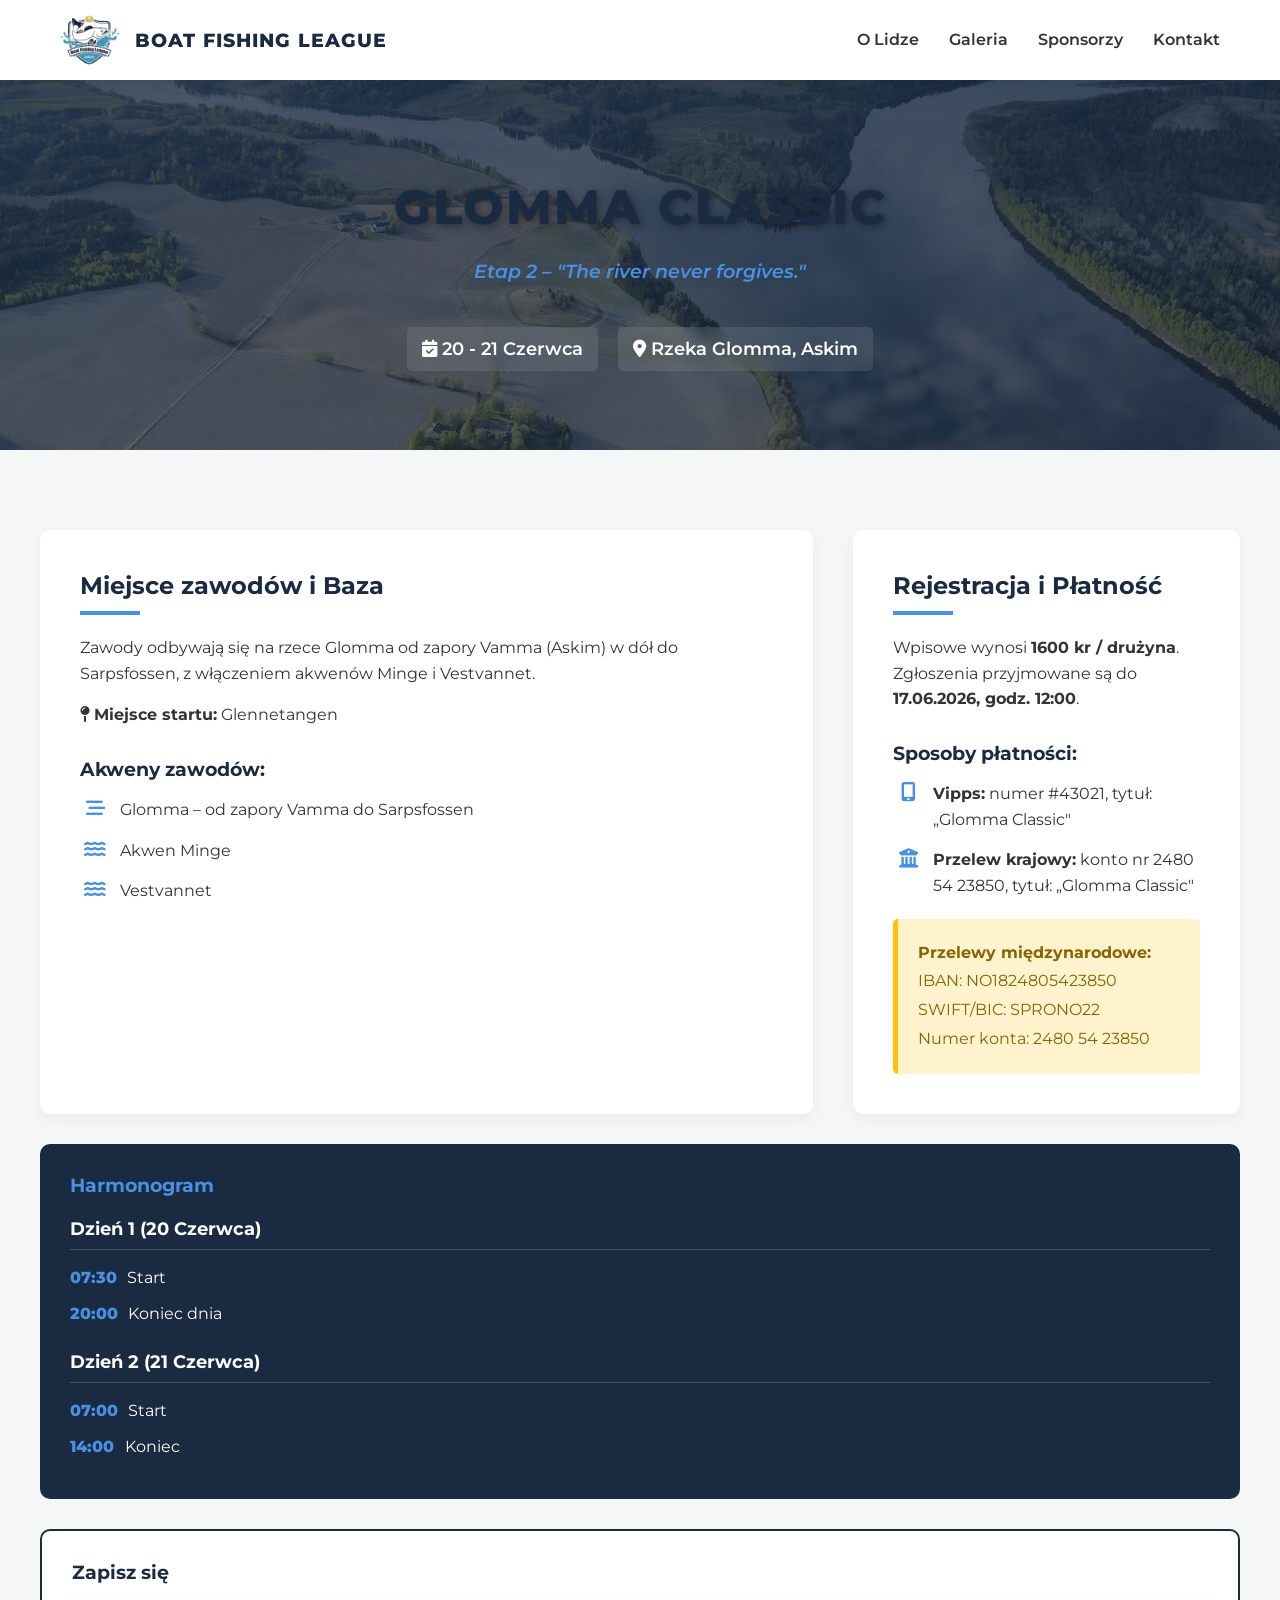
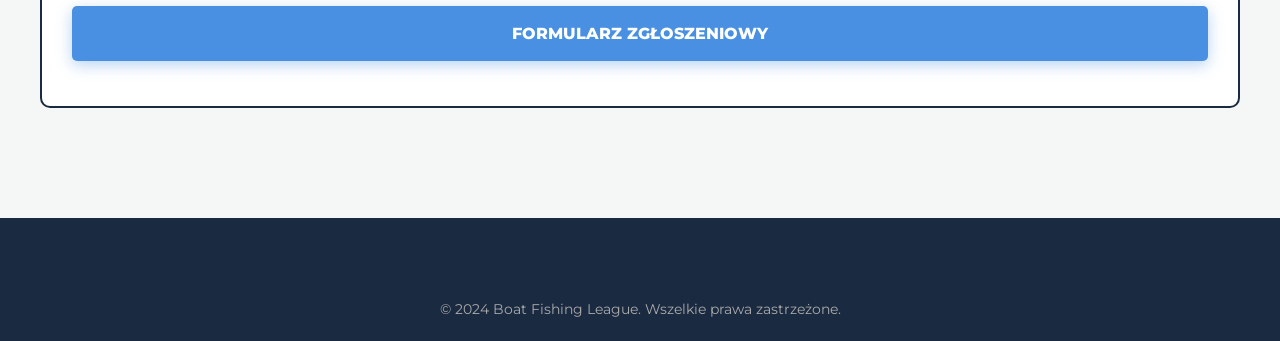
==== tournaments/glomma_classic_2.html @ a8cd2102 "Add sponsors, glomma, multiple small fixes" ====
<!doctype html>
<html lang="pl">
  <head>
    <meta charset="UTF-8" />
    <meta name="viewport" content="width=device-width, initial-scale=1.0" />
    <title>Glomma Classic – Etap 2 | Boat Fishing League</title>
    <link rel="icon" type="image/webp" href="../media/bfl_logo.pdf-logo.webp" />
    <!-- Main styles from root -->
    <link rel="stylesheet" href="../style.css" />
    <!-- Specific tournament styles -->
    <link rel="stylesheet" href="tournament_style.css" />
    <link
      href="https://fonts.googleapis.com/css2?family=Montserrat:wght@400;600;800&display=swap"
      rel="stylesheet"
    />
    <link
      rel="stylesheet"
      href="https://cdnjs.cloudflare.com/ajax/libs/font-awesome/6.4.0/css/all.min.css"
    />
    <style>
      .event-hero {
        background:
          linear-gradient(rgba(26, 42, 64, 0.8), rgba(26, 42, 64, 0.6)),
          url('../media/glomma/glomma.jpg') center/cover no-repeat;
      }
    </style>
  </head>
  <body class="bg-light">
    <header class="navbar">
      <div class="container nav-container">
        <a href="../index.html" class="logo">
          <img
            src="../media/bfl_logo.pdf-logo.webp"
            alt="Boat Fishing League Logo"
          />
          <span class="logo-text">Boat Fishing League</span>
        </a>
        <nav class="nav-links">
          <a href="../index.html#o-nas">O Lidze</a>
          <a href="../index.html#galeria">Galeria</a>
          <a href="../index.html#sponsorzy">Sponsorzy</a>
          <a href="../index.html#kontakt">Kontakt</a>
        </nav>
      </div>
    </header>

    <section class="hero event-hero">
      <div class="hero-content">
        <h1>Glomma Classic</h1>
        <p class="event-subtitle">Etap 2 – "The river never forgives."</p>
        <div class="event-meta">
          <span><i class="fas fa-calendar-check"></i> 20 - 21 Czerwca</span>
          <span><i class="fas fa-map-marker-alt"></i> Rzeka Glomma, Askim</span>
        </div>
      </div>
    </section>

    <section class="section-padding container">
      <div class="event-layout">
        <!-- <div class="event-main-content">
          <div class="content-box">
            <h2>O łowisku</h2>
            <div class="divider"></div>
            <p>
              <strong>Glomma</strong> to najdłuższa rzeka Norwegii, przepływająca
              przez region Østfold. Zawody rozgrywane są na odcinku od zapory
              <strong>Vamma</strong> koło Askim, w dół rzeki aż do
              <strong>Sarpsfossen</strong>, a także na akwenach
              <strong>Minge</strong> i <strong>Vestvannet</strong>. To wymagające
              i zróżnicowane łowisko, gdzie dynamiczny nurt rzeki łączy się ze
              spokojniejszymi wodami stojącymi.
            </p>
            <h3>Charakterystyka:</h3>
            <ul class="feature-list">
              <li>
                <i class="fas fa-water"></i>
                <div>
                  <strong>Zróżnicowany teren:</strong> odcinek rzeczny z wyraźnym
                  nurtem, cofki, zatoki oraz spokojniejsze akweny Minge i Vestvannet.
                </div>
              </li>
              <li>
                <i class="fas fa-ruler-vertical"></i>
                <div>
                  <strong>Struktura dna:</strong> głębsze partie koryta rzeki,
                  spady, kamieniste bystrza oraz muliste zatoki.
                </div>
              </li>
              <li>
                <i class="fas fa-fish"></i>
                <div>
                  <strong>Gatunki docelowe:</strong> szczupak i okoń – klasyczne
                  gatunki łowiska rzeki Glomma.
                </div>
              </li>
            </ul>
          </div> -->

          <div class="content-box">
            <h2>Miejsce zawodów i Baza</h2>
            <div class="divider"></div>
            <p>
              Zawody odbywają się na rzece Glomma od zapory Vamma (Askim) w dół
              do Sarpsfossen, z włączeniem akwenów Minge i Vestvannet.
            </p>
            <p>
              <i class="fas fa-map-pin"></i> <strong>Miejsce startu:</strong>
              Glennetangen
            </p>
            <h3>Akweny zawodów:</h3>
            <ul class="feature-list">
              <li><i class="fas fa-stream"></i> Glomma – od zapory Vamma do Sarpsfossen</li>
              <li><i class="fas fa-water"></i> Akwen Minge</li>
              <li><i class="fas fa-water"></i> Vestvannet</li>
            </ul>
          </div>

          <div class="content-box">
            <h2>Rejestracja i Płatność</h2>
            <div class="divider"></div>
            <p>
              Wpisowe wynosi <strong>1600 kr / drużyna</strong>. Zgłoszenia
              przyjmowane są do <strong>17.06.2026, godz. 12:00</strong>.
            </p>
            <h3>Sposoby płatności:</h3>
            <ul class="feature-list">
              <li>
                <i class="fas fa-mobile-alt"></i>
                <div>
                  <strong>Vipps:</strong> numer #43021, tytuł: „Glomma Classic"
                </div>
              </li>
              <li>
                <i class="fas fa-university"></i>
                <div>
                  <strong>Przelew krajowy:</strong> konto nr 2480 54 23850,
                  tytuł: „Glomma Classic"
                </div>
              </li>
            </ul>
            <div class="alert-box">
              <strong>Przelewy międzynarodowe:</strong><br />
              IBAN: NO1824805423850<br />
              SWIFT/BIC: SPRONO22<br />
              Numer konta: 2480 54 23850
            </div>
          </div>
        </div>

        <div class="event-sidebar">
          <div class="sidebar-widget schedule-widget">
            <h3>Harmonogram</h3>
            <div class="day-schedule">
              <h4>Dzień 1 (20 Czerwca)</h4>
              <ul>
                <li><span>07:30</span> Start</li>
                <li><span>20:00</span> Koniec dnia</li>
              </ul>
            </div>
            <div class="day-schedule">
              <h4>Dzień 2 (21 Czerwca)</h4>
              <ul>
                <li><span>07:00</span> Start</li>
                <li><span>14:00</span> Koniec</li>
              </ul>
            </div>
          </div>

          <div class="sidebar-widget action-widget" id="zapisy">
            <h3>Zapisz się</h3>
            <a
              href="https://docs.google.com/forms/d/e/1FAIpQLSder_FOKNThQyr4QIKnO6s2ft3TiUMRbDiPs8u7T-u5jsltkA/viewform?usp=preview"
              target="_blank"
              class="btn-primary-large full-width"
              >Formularz zgłoszeniowy</a
            >
          </div>
        </div>
      </div>
    </section>

    <footer class="footer">
      <div class="container footer-bottom" style="border-top: none">
        <p>&copy; 2024 Boat Fishing League. Wszelkie prawa zastrzeżone.</p>
      </div>
    </footer>
  </body>
</html>
---- style.css ----
/* --- ZMIENNE I REASET --- */
:root {
  /* Kolory na podstawie logo */
  --primary-color: #1a2a40; /* Ciemny granat */
  --secondary-color: #4a90e2; /* Jasny niebieski/woda */
  --text-color: #333333;
  --text-light: #666666;
  --bg-light: #f4f7f6;
  --white: #ffffff;
  --transition: all 0.3s ease-in-out;
}

* {
  margin: 0;
  padding: 0;
  box-sizing: border-box;
}

body {
  font-family: 'Montserrat', sans-serif;
  color: var(--text-color);
  line-height: 1.6;
}

h1,
h2,
h3,
h4 {
  line-height: 1.3;
  color: var(--primary-color);
  margin-bottom: 15px;
}

p {
  margin-bottom: 1rem;
}

p:last-child,
ul:last-child {
  margin-bottom: 0;
}

a {
  text-decoration: none;
  color: inherit;
}

ul {
  list-style: none;
}

.container {
  max-width: 1200px;
  margin: 0 auto;
  padding: 0 20px;
}

.section-padding {
  padding: 80px 0;
}

.bg-light {
  background-color: var(--bg-light);
}

/* --- NAGŁÓWEK (NAVBAR) --- */
.navbar {
  background-color: var(--white);
  box-shadow: 0 2px 10px rgba(0, 0, 0, 0.1);
  position: fixed;
  width: 100%;
  top: 0;
  z-index: 1000;
}

.nav-container {
  display: flex;
  justify-content: space-between;
  align-items: center;
  height: 80px;
}

.logo img {
  height: 60px;
  display: block;
}

.logo {
  display: flex;
  align-items: center;
  gap: 15px; /* Odstęp między obrazkiem a tekstem */
}

.logo-text {
  font-size: 1.2rem;
  font-weight: 800;
  color: var(--primary-color);
  text-transform: uppercase;
  letter-spacing: 1px;
}

.nav-links {
  display: flex;
  align-items: center;
  gap: 30px;
  font-weight: 600;
}

.nav-links a:not(.btn-primary) {
  transition: var(--transition);
}

.nav-links a:not(.btn-primary):hover {
  color: var(--secondary-color);
}

/* --- PRZYCISKI --- */
.btn-primary {
  background-color: var(--primary-color);
  color: var(--white);
  padding: 10px 24px;
  border-radius: 5px;
  transition: var(--transition);
}

.btn-primary:hover {
  background-color: var(--secondary-color);
  color: var(--white);
}

.btn-secondary {
  background-color: transparent;
  color: var(--white);
  padding: 12px 30px;
  border: 2px solid var(--white);
  border-radius: 5px;
  font-size: 1.1rem;
  font-weight: 600;
  transition: var(--transition);
}

.btn-secondary:hover {
  background-color: var(--white);
  color: var(--primary-color);
}

/* --- SEKCJA HERO --- */
.hero {
  min-height: 100vh;
  padding-top: 80px;
  margin-top: 0;
  /* Wykorzystanie zdjęcia startujących łodzi z przyciemnieniem dla czytelności tekstu */
  background:
    linear-gradient(rgba(26, 42, 64, 0.7), rgba(26, 42, 64, 0.4)),
    url('./media/cropped-dsc_0003.webp') center/cover no-repeat;
  display: flex;
  align-items: center;
  justify-content: center;
  text-align: center;
  color: var(--white);
  position: relative;
}

.hero-content {
  max-width: 800px;
  padding: 0 20px;
}

.hero-content h1 {
  font-size: 3rem;
  font-weight: 800;
  margin-bottom: 20px;
  text-transform: uppercase;
  letter-spacing: 2px;
  line-height: 1.2;
  text-shadow: 2px 2px 8px rgba(0, 0, 0, 0.4);
}

.hero-content p {
  font-size: 1.2rem;
  margin-bottom: 40px;
}

/* --- SEKCJA SOCIALI W HERO --- */
.hero-socials {
  position: absolute;
  bottom: 40px; /* Odstęp od dolnej krawędzi ekranu */
  left: 50%;
  transform: translateX(-50%); /* Idealne wyśrodkowanie w poziomie */

  display: flex;
  align-items: center;
  gap: 15px;

  padding: 10px 15px 10px 30px;
  background: rgba(26, 42, 64, 0.6); /* Przezroczyste granatowe tło */
  border: 1px solid rgba(255, 255, 255, 0.2); /* Delikatna ramka */
  border-radius: 50px; /* Zaokrąglenie w kształt "pigułki" */
  backdrop-filter: blur(5px); /* Efekt szkła (rozmycie tła) */
  color: var(--white);
  z-index: 2;
}

.hero-socials span {
  font-size: 0.85rem;
  font-weight: 600;
  text-transform: uppercase;
  letter-spacing: 1px;
  margin-right: 10px;
}

/* Style okrągłych przycisków z ikonami */
.hero-socials a {
  display: flex;
  align-items: center;
  justify-content: center;
  width: 40px;
  height: 40px;
  border-radius: 50%;
  background-color: rgba(255, 255, 255, 0.1);
  color: var(--white);
  font-size: 1.1rem;
  transition: var(--transition);
}

.hero-socials a:hover {
  background-color: var(
    --secondary-color
  ); /* Zmiana koloru na niebieski przy najechaniu */
  transform: translateY(-3px); /* Lekkie uniesienie */
  box-shadow: 0 5px 15px rgba(0, 0, 0, 0.3);
}

/* Dostosowanie na urządzeniach mobilnych */
@media (max-width: 768px) {
  .hero-socials {
    bottom: 20px;
    padding: 8px 12px 8px 20px;
  }

  .hero-socials span {
    font-size: 0.75rem;
  }

  .hero-socials a {
    width: 35px;
    height: 35px;
    font-size: 1rem;
  }
}

.next-event-badge {
  display: inline-flex;
  align-items: center;
  gap: 10px;
  background: var(--secondary-color);
  color: var(--white);
  padding: 8px 20px;
  border-radius: 50px;
  font-size: 0.9rem;
  margin-bottom: 25px;
  animation: fadeInDown 0.8s ease-out;

  text-decoration: none;
  transition: var(--transition);
  box-shadow: 0 4px 10px rgba(74, 144, 226, 0.3);
}

.next-event-badge:hover {
  background-color: var(--white);
  color: var(--primary-color);
  transform: translateY(-2px);
  box-shadow: 0 6px 15px rgba(74, 144, 226, 0.5);
}

.hero-btns {
  display: flex;
  gap: 20px;
  justify-content: center;
  margin-top: 30px;
}

.btn-primary-large {
  background-color: var(--secondary-color);
  color: var(--white);
  padding: 15px 35px;
  border-radius: 5px;
  font-weight: 800;
  text-transform: uppercase;
  transition: var(--transition);
  box-shadow: 0 4px 15px rgba(74, 144, 226, 0.4);
}

.btn-primary-large:hover {
  transform: translateY(-3px);
  background-color: var(--white);
  color: var(--primary-color);
}

/* --- SEKCJA LISTY ZAWODÓW --- */
.events-grid {
  display: flex;
  flex-direction: column;
  gap: 15px;
  max-width: 900px;
  margin: 0 auto;
}

.event-card {
  display: flex;
  align-items: center;
  background: var(--white);
  padding: 20px;
  border-radius: 10px;
  box-shadow: 0 5px 15px rgba(0, 0, 0, 0.05);
  border-left: 5px solid #ccc;
  transition: var(--transition);
}

.event-card.highlight {
  border-left-color: var(--secondary-color);
  background: #f0f7ff;
}

.event-date {
  font-weight: 800;
  font-size: 1.5rem;
  line-height: 1;
  text-align: center;
  min-width: 80px;
  color: var(--primary-color);
}

.event-date span {
  display: block;
  font-size: 0.8rem;
  color: var(--text-light);
}

.event-info {
  flex: 1;
  padding: 0 30px;
}

.event-info h3 {
  margin-bottom: 5px;
  color: var(--primary-color);
}

.event-info p {
  font-size: 0.9rem;
  color: var(--text-light);
}

.status {
  display: inline-block;
  font-size: 0.75rem;
  font-weight: 700;
  text-transform: uppercase;
  color: var(--secondary-color);
  margin-top: 5px;
}

.btn-event {
  padding: 10px 20px;
  border: 2px solid var(--primary-color);
  border-radius: 5px;
  font-weight: 600;
  transition: var(--transition);
}

.btn-event:hover:not(.disabled) {
  background: var(--primary-color);
  color: var(--white);
}

.btn-event.disabled {
  border-color: #ccc;
  color: #ccc;
  cursor: not-allowed;
}

/* Animacja dla Badge */
@keyframes fadeInDown {
  from {
    opacity: 0;
    transform: translateY(-20px);
  }
  to {
    opacity: 1;
    transform: translateY(0);
  }
}

/* --- SEKCJA O NAS --- */
.about {
  display: flex;
  align-items: center;
  gap: 50px;
}

.about-text {
  flex: 1;
}

.about-text h2 {
  font-size: 2.5rem;
  color: var(--primary-color);
  margin-bottom: 10px;
}

.divider {
  height: 4px;
  width: 60px;
  background-color: var(--secondary-color);
  margin-bottom: 20px;
}

.divider.center {
  margin: 0 auto 20px auto;
}

.about-text p {
  color: var(--text-light);
  margin-bottom: 15px;
  font-size: 1.1rem;
}

.about-image {
  flex: 1;
}

.about-image img {
  width: 100%;
  border-radius: 10px;
  box-shadow: 0 10px 30px rgba(0, 0, 0, 0.15);
}

/* --- GALERIA --- */
.section-header {
  text-align: center;
  margin-bottom: 50px;
}

.section-header h2 {
  font-size: 2.5rem;
  color: var(--primary-color);
  margin-bottom: 10px;
}

.gallery-grid {
  display: grid;
  grid-template-columns: repeat(auto-fit, minmax(280px, 1fr));
  gap: 20px;
}

.gallery-img {
  width: 100%;
  height: 300px;
  object-fit: cover;
  border-radius: 8px;
  transition: var(--transition);
  cursor: pointer;
  box-shadow: 0 5px 15px rgba(0, 0, 0, 0.1);
}

.gallery-img:hover {
  transform: translateY(-10px);
  box-shadow: 0 15px 30px rgba(0, 0, 0, 0.2);
}

/* --- SEKCJA SPONSORZY --- */
.sponsors-grid {
  display: grid;
  grid-template-columns: repeat(auto-fill, minmax(150px, 1fr));
  gap: 20px;
  align-items: center;
}

.sponsor-slot {
  display: flex;
  align-items: center;
  justify-content: center;
  padding: 20px 15px;
  background: var(--white);
  border-radius: 8px;
  box-shadow: 0 2px 10px rgba(0, 0, 0, 0.06);
  min-height: 100px;
  transition: var(--transition);
}

.sponsor-slot:hover {
  box-shadow: 0 6px 20px rgba(0, 0, 0, 0.12);
  transform: translateY(-3px);
}

.sponsor-slot img {
  max-width: 100%;
  max-height: 70px;
  object-fit: contain;
  transition: var(--transition);
}

.sponsor-slot:hover img {
  transform: scale(1.05);
}

.sponsor-placeholder {
  border: 2px dashed #d0d8e4;
  background: transparent;
  box-shadow: none;
}

.sponsor-placeholder:hover {
  box-shadow: none;
  transform: none;
}

@media (max-width: 768px) {
  .sponsors-grid {
    grid-template-columns: repeat(auto-fill, minmax(120px, 1fr));
    gap: 15px;
  }

  .sponsor-slot {
    min-height: 80px;
    padding: 15px 10px;
  }
}

/* --- STOPKA --- */
.footer {
  background-color: var(--primary-color);
  color: var(--white);
  padding: 60px 0 20px 0;
}

.footer-content {
  display: flex;
  justify-content: space-between;
  flex-wrap: wrap;
  gap: 40px;
  margin-bottom: 40px;
}

.footer-col {
  flex: 1;
  min-width: 250px;
}

.footer-logo {
  height: 70px;
  margin-bottom: 15px;
  background-color: white; /* Dodane białe tło pod logo w stopce, by było widać czarne elementy */
  padding: 5px;
  border-radius: 5px;
}

.footer-col h3 {
  font-size: 1.2rem;
  margin-bottom: 20px;
  color: var(--secondary-color);
}

.footer-col ul li {
  margin-bottom: 10px;
}

.footer-col ul li a:hover {
  color: var(--secondary-color);
}

.footer-bottom {
  text-align: center;
  padding-top: 20px;
  border-top: 1px solid rgba(255, 255, 255, 0.1);
  font-size: 0.9rem;
  color: #aaaaaa;
}

/* --- RESPONSYWNOŚĆ (DLA TELEFONÓW) --- */
@media (max-width: 768px) {
  .nav-links {
    display: none; /* Ukrywamy linki na komórce - w pełnej wersji należałoby dodać menu "hamburger" */
  }

  .hero-content h1 {
    font-size: 2.2rem;
  }

  .about {
    flex-direction: column;
  }

  .gallery-grid {
    grid-template-columns: 1fr;
  }
}
---- tournaments/tournament_style.css ----
/* --- STYLE PODSTRONY ZAWODÓW (Vansjø 30) --- */

.event-hero {
  min-height: 50vh;
  padding-top: 100px;
  background: linear-gradient(rgba(26, 42, 64, 0.8), rgba(26, 42, 64, 0.6));
}

.event-subtitle {
  font-size: 1.5rem;
  font-weight: 600;
  color: var(--secondary-color);
  margin-bottom: 20px;
  font-style: italic;
}

.event-meta {
  display: flex;
  gap: 20px;
  justify-content: center;
  font-size: 1.1rem;
  font-weight: 600;
}

.event-meta span {
  background: rgba(255, 255, 255, 0.1);
  padding: 8px 15px;
  border-radius: 5px;
  backdrop-filter: blur(5px);
}

.event-layout {
  display: grid;
  grid-template-columns: 2fr 1fr;
  gap: 40px;
}

.content-box {
  background: var(--white);
  padding: 40px;
  border-radius: 10px;
  box-shadow: 0 5px 15px rgba(0, 0, 0, 0.05);
  margin-bottom: 30px;
}

.content-box h2 {
  margin-bottom: 10px;
}

.content-box h3 {
  margin-top: 30px;
  margin-bottom: 15px;
}

.feature-list li {
  margin-bottom: 15px;
  display: grid;
  grid-template-columns: 30px 1fr;
  gap: 10px;
  align-items: start;
}

.feature-list i {
  color: var(--secondary-color);
  font-size: 1.2rem;
  margin-top: 2px;
  text-align: center;
}

.alert-box {
  background-color: #fff3cd;
  border-left: 5px solid #ffc107;
  padding: 20px;
  margin-top: 20px;
  border-radius: 5px;
  color: #856404;
  line-height: 1.8;
}

.sidebar-widget {
  background: var(--primary-color);
  color: var(--white);
  padding: 30px;
  border-radius: 10px;
  margin-bottom: 30px;
}

.sidebar-widget h3 {
  color: var(--secondary-color);
  margin-bottom: 20px;
}

.day-schedule {
  margin-bottom: 25px;
}

.day-schedule:last-child {
  margin-bottom: 0;
}

.day-schedule h4 {
  color: var(--white);
  margin-bottom: 15px;
  font-size: 1.1rem;
  border-bottom: 1px solid rgba(255, 255, 255, 0.2); /* Lekka linia oddzielająca dni */
  padding-bottom: 8px;
}

.day-schedule li {
  margin-bottom: 10px;
  display: flex;
  gap: 10px;
}

.day-schedule span {
  font-weight: 800;
  color: var(--secondary-color);
  min-width: 45px;
}

.full-width {
  display: block;
  width: 100%;
  text-align: center;
  margin-bottom: 15px;
}

.action-widget .btn-secondary {
  /* Zmieniamy kolor tekstu i ramki na granatowy, bo tło jest białe */
  color: var(--primary-color);
  border-color: var(--primary-color);
  background-color: transparent;
  display: block;
  width: 100%;
  text-align: center;
  margin-bottom: 15px;
  box-sizing: border-box;
}

.action-widget .btn-secondary:hover {
  /* Przy najechaniu przycisk wypełnia się granatem, a tekst staje się biały */
  background-color: var(--primary-color);
  color: var(--white);
}

/* Dodatkowo upewnijmy się, że przycisk "Zapisz się" też ma pełną szerokość */
.action-widget .btn-primary-large {
  display: block;
  width: 100%;
  text-align: center;
  box-sizing: border-box;
}

.action-widget {
  background: var(--white);
  border: 2px solid var(--primary-color);
  color: var(--text-color);
}

.action-widget h3 {
  color: var(--primary-color);
}

@media (max-width: 900px) {
  .event-layout {
    grid-template-columns: 1fr;
    gap: 25px;
  }
  .event-meta {
    flex-direction: column;
    gap: 10px;
  }
}

@media (max-width: 768px) {
  .content-box,
  .sidebar-widget {
    padding: 25px; /* Mniejszy padding na telefonach daje więcej miejsca na tekst */
  }
}
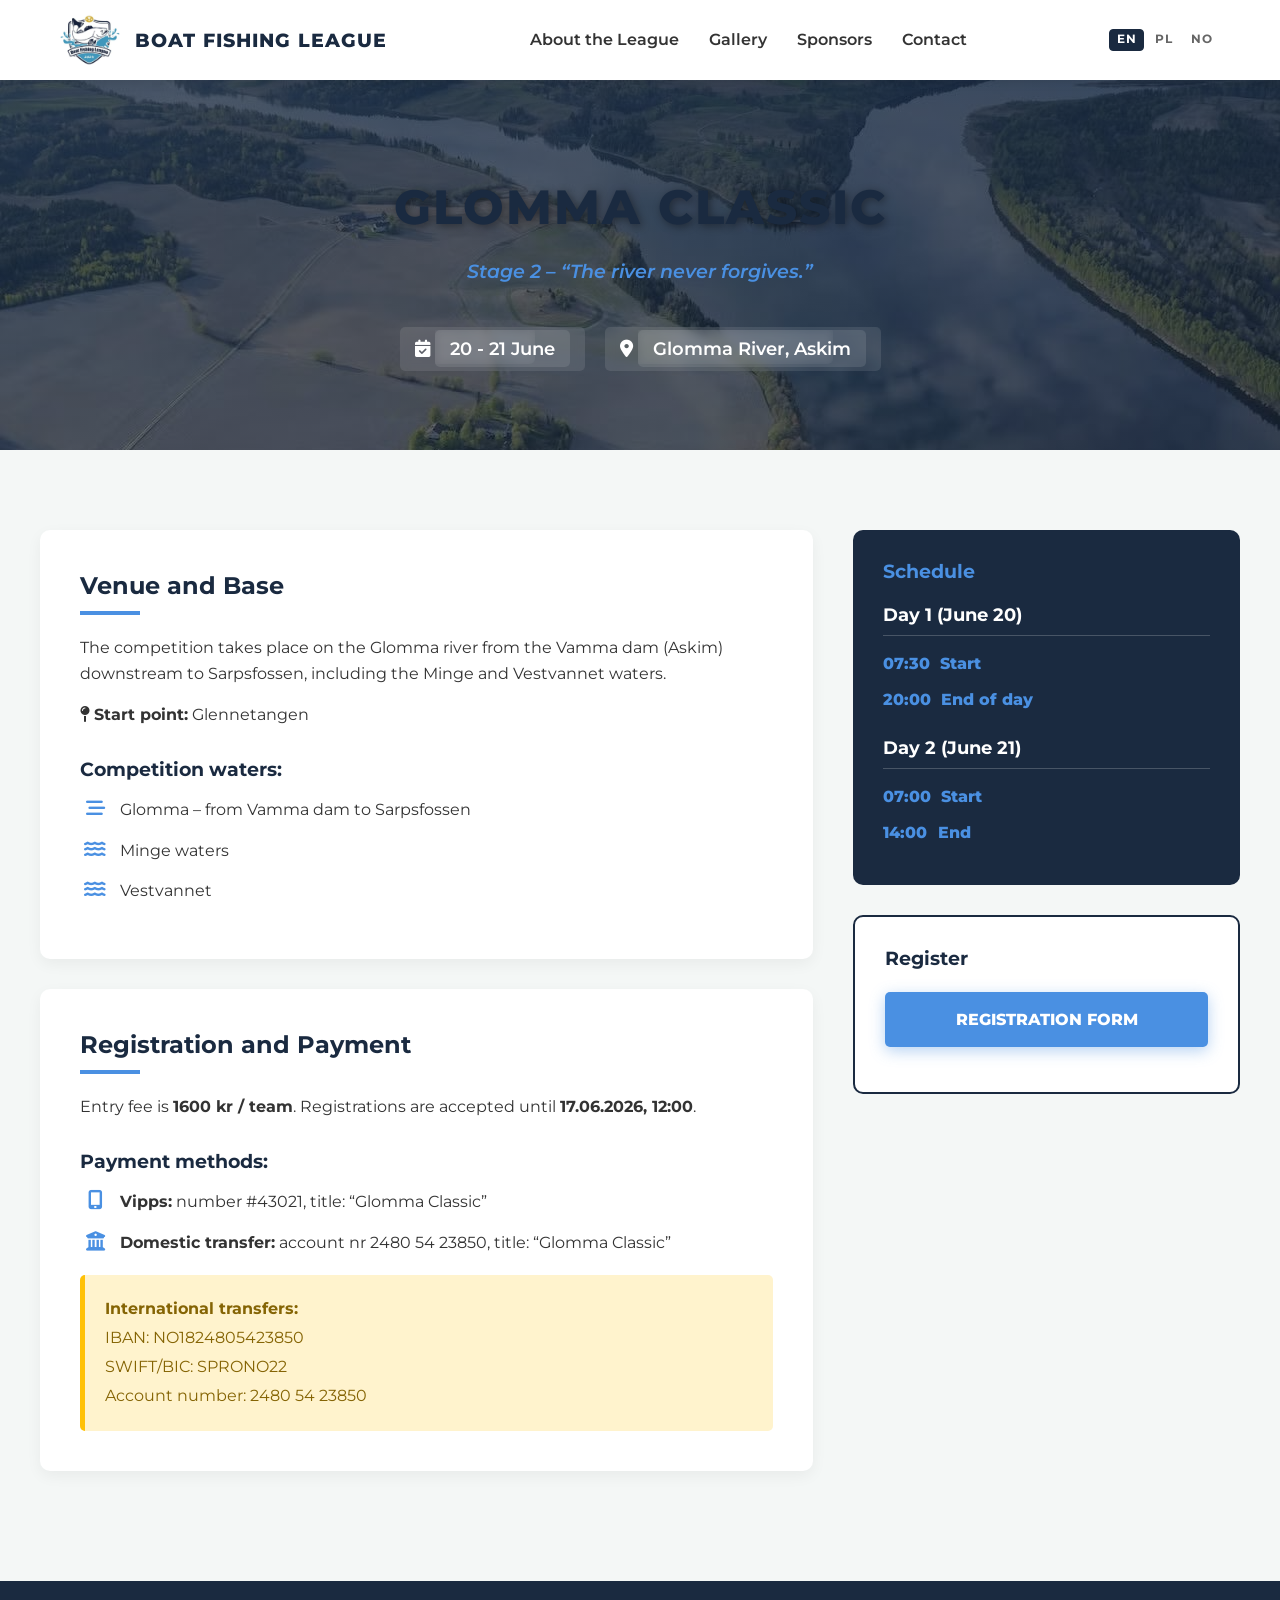
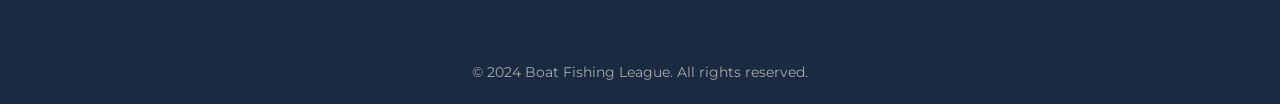
==== commit 72191984: "Add languages support" ====
--- a/tournaments/glomma_classic_2.html
+++ b/tournaments/glomma_classic_2.html
@@ -1,13 +1,11 @@
 <!doctype html>
-<html lang="pl">
+<html lang="en" data-i18n-title="glomma.page.title">
   <head>
     <meta charset="UTF-8" />
     <meta name="viewport" content="width=device-width, initial-scale=1.0" />
-    <title>Glomma Classic – Etap 2 | Boat Fishing League</title>
-    <link rel="icon" type="image/webp" href="../media/bfl_logo.pdf-logo.webp" />
-    <!-- Main styles from root -->
+    <title>Glomma Classic – Stage 2 | Boat Fishing League</title>
+    <link rel="icon" type="image/webp" href="../media/logo.webp" />
     <link rel="stylesheet" href="../style.css" />
-    <!-- Specific tournament styles -->
     <link rel="stylesheet" href="tournament_style.css" />
     <link
       href="https://fonts.googleapis.com/css2?family=Montserrat:wght@400;600;800&display=swap"
@@ -30,149 +28,117 @@
       <div class="container nav-container">
         <a href="../index.html" class="logo">
           <img
-            src="../media/bfl_logo.pdf-logo.webp"
+            src="../media/logo.webp"
             alt="Boat Fishing League Logo"
           />
           <span class="logo-text">Boat Fishing League</span>
         </a>
         <nav class="nav-links">
-          <a href="../index.html#o-nas">O Lidze</a>
-          <a href="../index.html#galeria">Galeria</a>
-          <a href="../index.html#sponsorzy">Sponsorzy</a>
-          <a href="../index.html#kontakt">Kontakt</a>
+          <a href="../index.html#o-nas" data-i18n="nav.about">About the League</a>
+          <a href="../index.html#galeria" data-i18n="nav.gallery">Gallery</a>
+          <a href="../index.html#sponsorzy" data-i18n="nav.sponsors">Sponsors</a>
+          <a href="../index.html#kontakt" data-i18n="nav.contact">Contact</a>
         </nav>
+        <div class="lang-switcher">
+          <button class="lang-btn" data-lang="en" aria-pressed="true" title="English">EN</button>
+          <button class="lang-btn" data-lang="pl" aria-pressed="false" title="Polski">PL</button>
+          <button class="lang-btn" data-lang="no" aria-pressed="false" title="Norsk">NO</button>
+        </div>
+        <button class="nav-toggle" aria-label="Menu" aria-expanded="false">
+          <span></span>
+          <span></span>
+          <span></span>
+        </button>
       </div>
     </header>
 
     <section class="hero event-hero">
       <div class="hero-content">
         <h1>Glomma Classic</h1>
-        <p class="event-subtitle">Etap 2 – "The river never forgives."</p>
+        <p class="event-subtitle" data-i18n="glomma.subtitle">Stage 2 – "The river never forgives."</p>
         <div class="event-meta">
-          <span><i class="fas fa-calendar-check"></i> 20 - 21 Czerwca</span>
-          <span><i class="fas fa-map-marker-alt"></i> Rzeka Glomma, Askim</span>
+          <span><i class="fas fa-calendar-check"></i> <span data-i18n="glomma.date">20 - 21 June</span></span>
+          <span><i class="fas fa-map-marker-alt"></i> <span data-i18n="glomma.location">Glomma River, Askim</span></span>
         </div>
       </div>
     </section>
 
     <section class="section-padding container">
       <div class="event-layout">
-        <!-- <div class="event-main-content">
+
+        <div class="event-main-content">
           <div class="content-box">
-            <h2>O łowisku</h2>
+            <h2 data-i18n="glomma.venue.title">Venue and Base</h2>
             <div class="divider"></div>
-            <p>
-              <strong>Glomma</strong> to najdłuższa rzeka Norwegii, przepływająca
-              przez region Østfold. Zawody rozgrywane są na odcinku od zapory
-              <strong>Vamma</strong> koło Askim, w dół rzeki aż do
-              <strong>Sarpsfossen</strong>, a także na akwenach
-              <strong>Minge</strong> i <strong>Vestvannet</strong>. To wymagające
-              i zróżnicowane łowisko, gdzie dynamiczny nurt rzeki łączy się ze
-              spokojniejszymi wodami stojącymi.
-            </p>
-            <h3>Charakterystyka:</h3>
-            <ul class="feature-list">
-              <li>
-                <i class="fas fa-water"></i>
-                <div>
-                  <strong>Zróżnicowany teren:</strong> odcinek rzeczny z wyraźnym
-                  nurtem, cofki, zatoki oraz spokojniejsze akweny Minge i Vestvannet.
-                </div>
-              </li>
-              <li>
-                <i class="fas fa-ruler-vertical"></i>
-                <div>
-                  <strong>Struktura dna:</strong> głębsze partie koryta rzeki,
-                  spady, kamieniste bystrza oraz muliste zatoki.
-                </div>
-              </li>
-              <li>
-                <i class="fas fa-fish"></i>
-                <div>
-                  <strong>Gatunki docelowe:</strong> szczupak i okoń – klasyczne
-                  gatunki łowiska rzeki Glomma.
-                </div>
-              </li>
-            </ul>
-          </div> -->
-
-          <div class="content-box">
-            <h2>Miejsce zawodów i Baza</h2>
-            <div class="divider"></div>
-            <p>
-              Zawody odbywają się na rzece Glomma od zapory Vamma (Askim) w dół
-              do Sarpsfossen, z włączeniem akwenów Minge i Vestvannet.
+            <p data-i18n="glomma.venue.p">
+              The competition takes place on the Glomma river from the Vamma dam (Askim) downstream to Sarpsfossen, including the Minge and Vestvannet waters.
             </p>
             <p>
-              <i class="fas fa-map-pin"></i> <strong>Miejsce startu:</strong>
+              <i class="fas fa-map-pin"></i>
+              <strong data-i18n="glomma.venue.start_label">Start point:</strong>
               Glennetangen
             </p>
-            <h3>Akweny zawodów:</h3>
+            <h3 data-i18n="glomma.waters.title">Competition waters:</h3>
             <ul class="feature-list">
-              <li><i class="fas fa-stream"></i> Glomma – od zapory Vamma do Sarpsfossen</li>
-              <li><i class="fas fa-water"></i> Akwen Minge</li>
-              <li><i class="fas fa-water"></i> Vestvannet</li>
+              <li><i class="fas fa-stream"></i> <span data-i18n="glomma.waters.1">Glomma – from Vamma dam to Sarpsfossen</span></li>
+              <li><i class="fas fa-water"></i> <span data-i18n="glomma.waters.2">Minge waters</span></li>
+              <li><i class="fas fa-water"></i> <span data-i18n="glomma.waters.3">Vestvannet</span></li>
             </ul>
           </div>
 
           <div class="content-box">
-            <h2>Rejestracja i Płatność</h2>
+            <h2 data-i18n="glomma.reg.title">Registration and Payment</h2>
             <div class="divider"></div>
-            <p>
-              Wpisowe wynosi <strong>1600 kr / drużyna</strong>. Zgłoszenia
-              przyjmowane są do <strong>17.06.2026, godz. 12:00</strong>.
+            <p data-i18n-html="glomma.reg.p">
+              Entry fee is <strong>1600 kr / team</strong>. Registrations are accepted until <strong>17.06.2026, 12:00</strong>.
             </p>
-            <h3>Sposoby płatności:</h3>
+            <h3 data-i18n="glomma.pay.title">Payment methods:</h3>
             <ul class="feature-list">
               <li>
                 <i class="fas fa-mobile-alt"></i>
-                <div>
-                  <strong>Vipps:</strong> numer #43021, tytuł: „Glomma Classic"
-                </div>
+                <div data-i18n-html="glomma.pay.vipps"><strong>Vipps:</strong> number #43021, title: "Glomma Classic"</div>
               </li>
               <li>
                 <i class="fas fa-university"></i>
-                <div>
-                  <strong>Przelew krajowy:</strong> konto nr 2480 54 23850,
-                  tytuł: „Glomma Classic"
-                </div>
+                <div data-i18n-html="glomma.pay.transfer"><strong>Domestic transfer:</strong> account nr 2480 54 23850, title: "Glomma Classic"</div>
               </li>
             </ul>
-            <div class="alert-box">
-              <strong>Przelewy międzynarodowe:</strong><br />
+            <div class="alert-box" data-i18n-html="glomma.alert.international">
+              <strong>International transfers:</strong><br />
               IBAN: NO1824805423850<br />
               SWIFT/BIC: SPRONO22<br />
-              Numer konta: 2480 54 23850
+              Account number: 2480 54 23850
             </div>
           </div>
         </div>
 
         <div class="event-sidebar">
           <div class="sidebar-widget schedule-widget">
-            <h3>Harmonogram</h3>
+            <h3 data-i18n="glomma.schedule.title">Schedule</h3>
             <div class="day-schedule">
-              <h4>Dzień 1 (20 Czerwca)</h4>
+              <h4 data-i18n="glomma.schedule.day1">Day 1 (June 20)</h4>
               <ul>
-                <li><span>07:30</span> Start</li>
-                <li><span>20:00</span> Koniec dnia</li>
+                <li><span>07:30</span> <span data-i18n="glomma.schedule.start">Start</span></li>
+                <li><span>20:00</span> <span data-i18n="glomma.schedule.end_day">End of day</span></li>
               </ul>
             </div>
             <div class="day-schedule">
-              <h4>Dzień 2 (21 Czerwca)</h4>
+              <h4 data-i18n="glomma.schedule.day2">Day 2 (June 21)</h4>
               <ul>
-                <li><span>07:00</span> Start</li>
-                <li><span>14:00</span> Koniec</li>
+                <li><span>07:00</span> <span data-i18n="glomma.schedule.start">Start</span></li>
+                <li><span>14:00</span> <span data-i18n="glomma.schedule.end">End</span></li>
               </ul>
             </div>
           </div>
 
           <div class="sidebar-widget action-widget" id="zapisy">
-            <h3>Zapisz się</h3>
+            <h3 data-i18n="glomma.register.title">Register</h3>
             <a
               href="https://docs.google.com/forms/d/e/1FAIpQLSder_FOKNThQyr4QIKnO6s2ft3TiUMRbDiPs8u7T-u5jsltkA/viewform?usp=preview"
               target="_blank"
               class="btn-primary-large full-width"
-              >Formularz zgłoszeniowy</a
+              data-i18n="glomma.register.btn"
+              >Registration Form</a
             >
           </div>
         </div>
@@ -181,8 +147,25 @@
 
     <footer class="footer">
       <div class="container footer-bottom" style="border-top: none">
-        <p>&copy; 2024 Boat Fishing League. Wszelkie prawa zastrzeżone.</p>
+        <p data-i18n="footer.rights">&copy; 2024 Boat Fishing League. All rights reserved.</p>
       </div>
     </footer>
+    <script src="../i18n.js"></script>
+    <script>
+      const toggle = document.querySelector('.nav-toggle');
+      const navLinks = document.querySelector('.nav-links');
+      toggle.addEventListener('click', () => {
+        const isOpen = navLinks.classList.toggle('open');
+        toggle.classList.toggle('open', isOpen);
+        toggle.setAttribute('aria-expanded', isOpen);
+      });
+      navLinks.querySelectorAll('a').forEach(link => {
+        link.addEventListener('click', () => {
+          navLinks.classList.remove('open');
+          toggle.classList.remove('open');
+          toggle.setAttribute('aria-expanded', 'false');
+        });
+      });
+    </script>
   </body>
 </html>
--- a/style.css
+++ b/style.css
@@ -114,6 +114,42 @@
   color: var(--secondary-color);
 }
 
+/* --- HAMBURGER (MOBILE) --- */
+.nav-toggle {
+  display: none;
+  flex-direction: column;
+  justify-content: center;
+  gap: 5px;
+  background: none;
+  border: none;
+  cursor: pointer;
+  padding: 8px;
+  z-index: 1001;
+}
+
+.nav-toggle span {
+  display: block;
+  width: 25px;
+  height: 3px;
+  background-color: var(--primary-color);
+  border-radius: 3px;
+  transition: var(--transition);
+  transform-origin: center;
+}
+
+.nav-toggle.open span:nth-child(1) {
+  transform: translateY(8px) rotate(45deg);
+}
+
+.nav-toggle.open span:nth-child(2) {
+  opacity: 0;
+  transform: scaleX(0);
+}
+
+.nav-toggle.open span:nth-child(3) {
+  transform: translateY(-8px) rotate(-45deg);
+}
+
 /* --- PRZYCISKI --- */
 .btn-primary {
   background-color: var(--primary-color);
@@ -152,7 +188,7 @@
   /* Wykorzystanie zdjęcia startujących łodzi z przyciemnieniem dla czytelności tekstu */
   background:
     linear-gradient(rgba(26, 42, 64, 0.7), rgba(26, 42, 64, 0.4)),
-    url('./media/cropped-dsc_0003.webp') center/cover no-repeat;
+    url('./media/home_page_background.webp') center/cover no-repeat;
   display: flex;
   align-items: center;
   justify-content: center;
@@ -578,21 +614,179 @@
   color: #aaaaaa;
 }
 
+/* --- PRZEŁĄCZNIK JĘZYKA --- */
+.lang-switcher {
+  display: flex;
+  align-items: center;
+  gap: 3px;
+}
+
+.lang-btn {
+  background: none;
+  border: 1.5px solid transparent;
+  border-radius: 4px;
+  padding: 4px 7px;
+  font-size: 0.72rem;
+  font-weight: 700;
+  font-family: 'Montserrat', sans-serif;
+  letter-spacing: 0.5px;
+  cursor: pointer;
+  color: var(--text-light);
+  transition: var(--transition);
+  line-height: 1;
+}
+
+.lang-btn:hover {
+  color: var(--primary-color);
+  border-color: var(--primary-color);
+}
+
+.lang-btn.active {
+  background: var(--primary-color);
+  color: var(--white);
+  border-color: var(--primary-color);
+}
+
 /* --- RESPONSYWNOŚĆ (DLA TELEFONÓW) --- */
 @media (max-width: 768px) {
+  /* Nawigacja — hamburger */
+  .nav-toggle {
+    display: flex;
+  }
+
   .nav-links {
-    display: none; /* Ukrywamy linki na komórce - w pełnej wersji należałoby dodać menu "hamburger" */
+    position: absolute;
+    top: 80px;
+    left: 0;
+    width: 100%;
+    background: var(--white);
+    flex-direction: column;
+    align-items: stretch;
+    gap: 0;
+    padding: 0;
+    box-shadow: 0 5px 15px rgba(0, 0, 0, 0.12);
+    display: none;
+  }
+
+  .nav-links.open {
+    display: flex;
+  }
+
+  .nav-links a:not(.btn-primary) {
+    padding: 15px 20px;
+    border-bottom: 1px solid var(--bg-light);
+  }
+
+  .nav-links .btn-primary {
+    margin: 15px 20px;
+    text-align: center;
+  }
+
+  /* Odstępy sekcji */
+  .section-padding {
+    padding: 50px 0;
+  }
+
+  /* Typografia */
+  .section-header h2,
+  .about-text h2 {
+    font-size: 1.9rem;
   }
 
   .hero-content h1 {
     font-size: 2.2rem;
   }
 
+  /* Przyciski hero */
+  .hero-btns {
+    flex-direction: column;
+    align-items: center;
+    gap: 12px;
+  }
+
+  /* Sekcja O nas */
   .about {
     flex-direction: column;
-  }
-
+    gap: 30px;
+  }
+
+  /* Karty zawodów */
+  .event-card {
+    flex-wrap: wrap;
+    gap: 12px;
+  }
+
+  .event-info {
+    padding: 0 10px;
+  }
+
+  /* Galeria */
   .gallery-grid {
     grid-template-columns: 1fr;
   }
-}
+
+  .gallery-img {
+    height: auto;
+    aspect-ratio: 16 / 9;
+  }
+
+  /* Stopka */
+  .footer-col {
+    min-width: unset;
+    flex: unset;
+    width: 100%;
+  }
+
+  .footer-content {
+    gap: 25px;
+  }
+}
+
+@media (max-width: 480px) {
+  .hero-content h1 {
+    font-size: 1.8rem;
+    letter-spacing: 1px;
+  }
+
+  .next-event-badge {
+    font-size: 0.8rem;
+    padding: 6px 14px;
+  }
+
+  .nav-container {
+    height: 65px;
+  }
+
+  .logo img {
+    height: 45px;
+  }
+
+  .logo-text {
+    font-size: 1rem;
+  }
+
+  .nav-links {
+    top: 65px;
+  }
+
+  .btn-primary-large,
+  .btn-secondary {
+    padding: 12px 24px;
+    font-size: 1rem;
+  }
+
+  .hero {
+    padding-top: 65px;
+  }
+}
+
+@media (max-width: 380px) {
+  .logo-text {
+    display: none;
+  }
+
+  .lang-btn {
+    padding: 3px 5px;
+    font-size: 0.65rem;
+  }
+}
--- a/tournaments/tournament_style.css
+++ b/tournaments/tournament_style.css
@@ -175,6 +175,31 @@
 @media (max-width: 768px) {
   .content-box,
   .sidebar-widget {
-    padding: 25px; /* Mniejszy padding na telefonach daje więcej miejsca na tekst */
-  }
-}
+    padding: 20px;
+  }
+
+  .event-subtitle {
+    font-size: 1.2rem;
+  }
+
+  .content-box h2 {
+    font-size: 1.6rem;
+  }
+}
+
+@media (max-width: 480px) {
+  .event-hero {
+    min-height: 40vh;
+    padding-top: 80px;
+  }
+
+  .event-meta span {
+    font-size: 0.9rem;
+    padding: 6px 12px;
+  }
+
+  .content-box,
+  .sidebar-widget {
+    padding: 16px;
+  }
+}
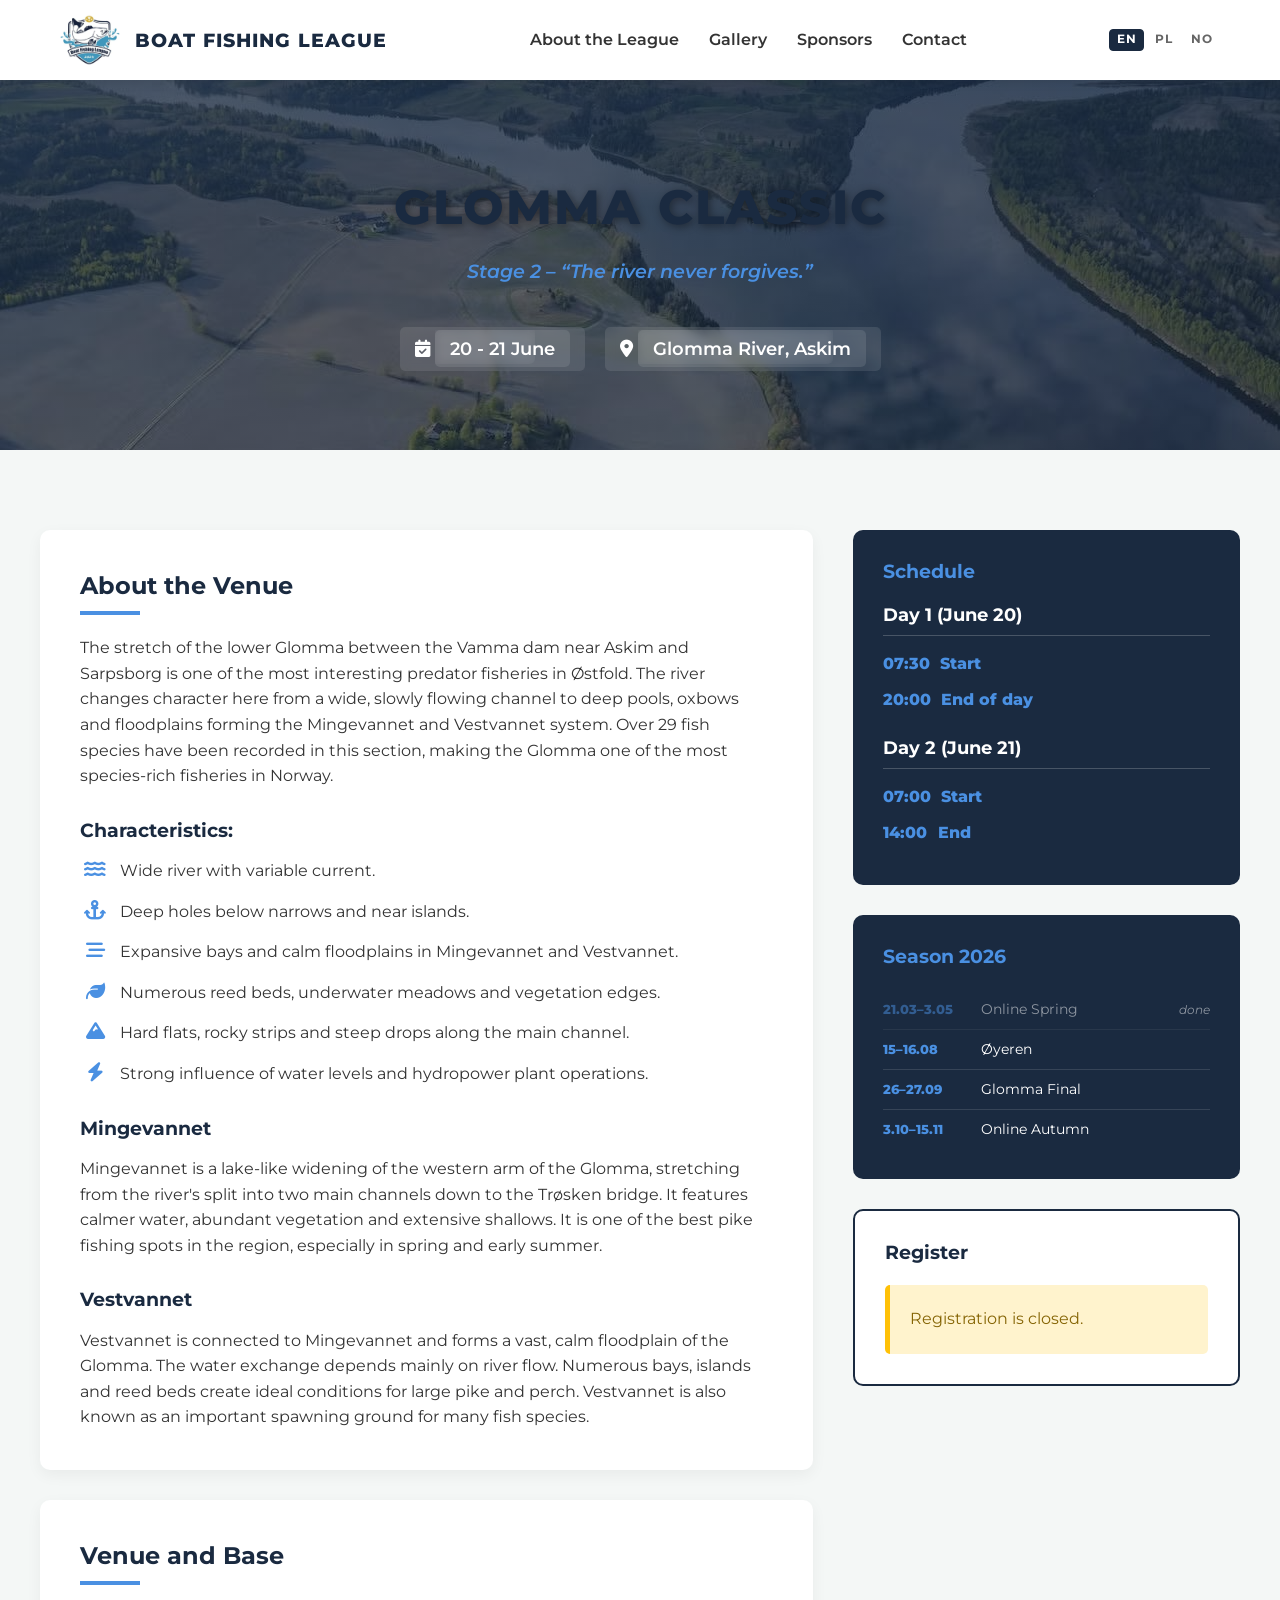
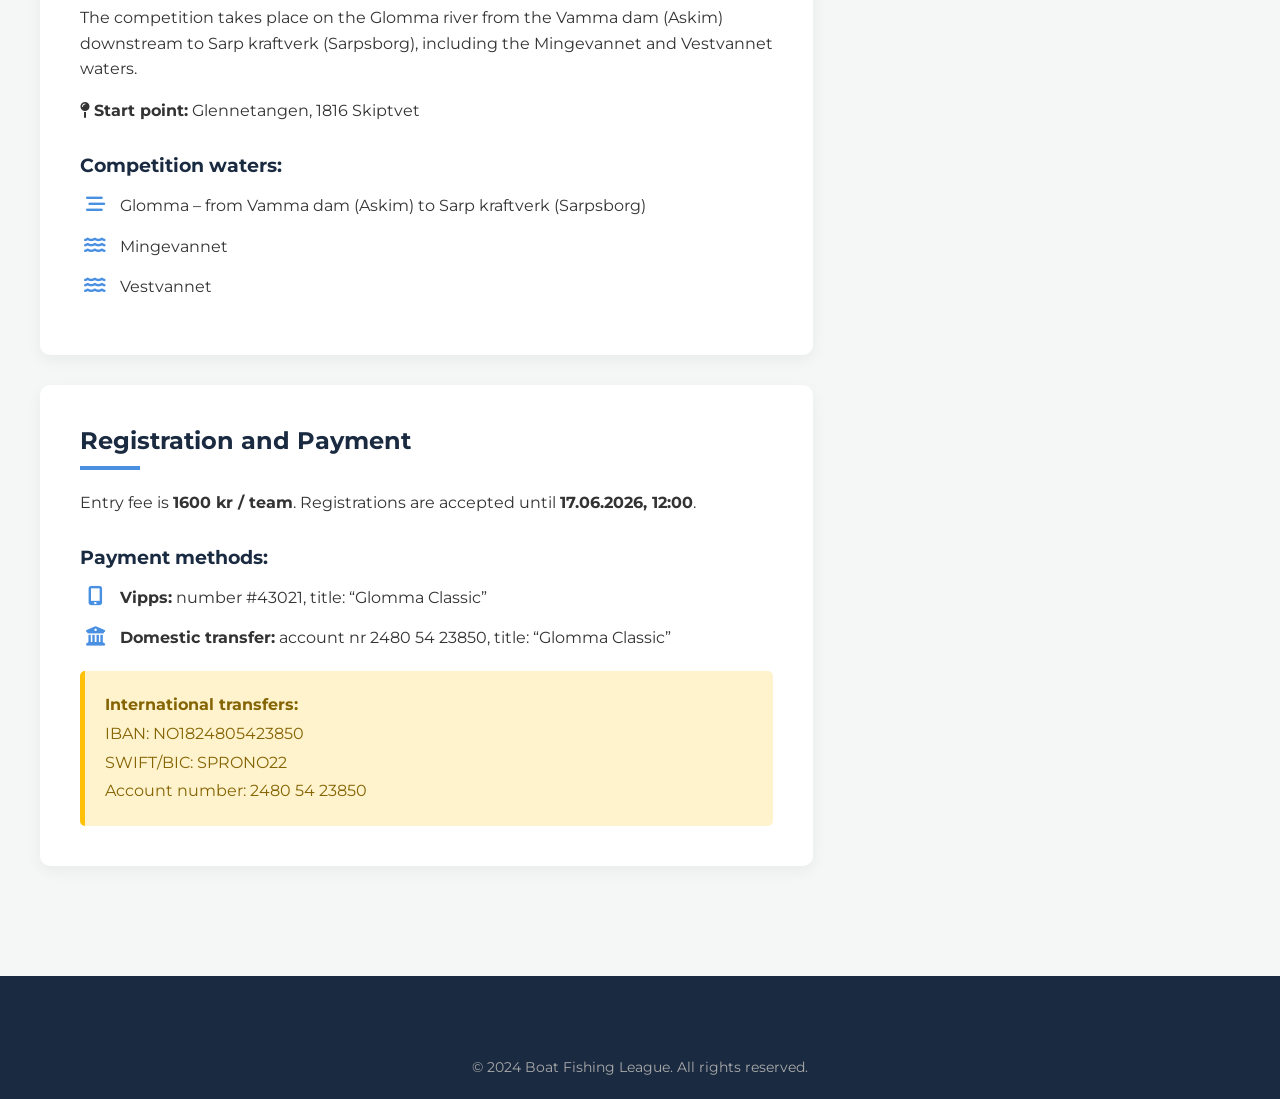
==== commit e0645356: "Add all tournaments and add gallery for vansjo" ====
--- a/tournaments/glomma_classic_2.html
+++ b/tournaments/glomma_classic_2.html
@@ -68,6 +68,31 @@
 
         <div class="event-main-content">
           <div class="content-box">
+            <h2 data-i18n="glomma.fishing.title">About the Venue</h2>
+            <div class="divider"></div>
+            <p data-i18n="glomma.fishing.p">
+              The stretch of the lower Glomma between the Vamma dam near Askim and Sarpsborg is one of the most interesting predator fisheries in Østfold. The river changes character here from a wide, slowly flowing channel to deep pools, oxbows and floodplains forming the Mingevannet and Vestvannet system. Over 29 fish species have been recorded in this section, making the Glomma one of the most species-rich fisheries in Norway.
+            </p>
+            <h3 data-i18n="glomma.fishing.char">Characteristics:</h3>
+            <ul class="feature-list">
+              <li><i class="fas fa-water"></i><span data-i18n="glomma.fishing.f1">Wide river with variable current.</span></li>
+              <li><i class="fas fa-anchor"></i><span data-i18n="glomma.fishing.f2">Deep holes below narrows and near islands.</span></li>
+              <li><i class="fas fa-stream"></i><span data-i18n="glomma.fishing.f3">Expansive bays and calm floodplains in Mingevannet and Vestvannet.</span></li>
+              <li><i class="fas fa-leaf"></i><span data-i18n="glomma.fishing.f4">Numerous reed beds, underwater meadows and vegetation edges.</span></li>
+              <li><i class="fas fa-mountain"></i><span data-i18n="glomma.fishing.f5">Hard flats, rocky strips and steep drops along the main channel.</span></li>
+              <li><i class="fas fa-bolt"></i><span data-i18n="glomma.fishing.f6">Strong influence of water levels and hydropower plant operations.</span></li>
+            </ul>
+            <h3 data-i18n="glomma.fishing.mingevannet.title">Mingevannet</h3>
+            <p data-i18n="glomma.fishing.mingevannet.p">
+              Mingevannet is a lake-like widening of the western arm of the Glomma, stretching from the river's split into two main channels down to the Trøsken bridge. It features calmer water, abundant vegetation and extensive shallows. It is one of the best pike fishing spots in the region, especially in spring and early summer.
+            </p>
+            <h3 data-i18n="glomma.fishing.vestvannet.title">Vestvannet</h3>
+            <p data-i18n="glomma.fishing.vestvannet.p">
+              Vestvannet is connected to Mingevannet and forms a vast, calm floodplain of the Glomma. The water exchange depends mainly on river flow. Numerous bays, islands and reed beds create ideal conditions for large pike and perch. Vestvannet is also known as an important spawning ground for many fish species.
+            </p>
+          </div>
+
+          <div class="content-box">
             <h2 data-i18n="glomma.venue.title">Venue and Base</h2>
             <div class="divider"></div>
             <p data-i18n="glomma.venue.p">
@@ -76,7 +101,7 @@
             <p>
               <i class="fas fa-map-pin"></i>
               <strong data-i18n="glomma.venue.start_label">Start point:</strong>
-              Glennetangen
+              Glennetangen, 1816 Skiptvet
             </p>
             <h3 data-i18n="glomma.waters.title">Competition waters:</h3>
             <ul class="feature-list">
@@ -131,15 +156,32 @@
             </div>
           </div>
 
+          <div class="sidebar-widget">
+            <h3 data-i18n="glomma.season.title">Season 2026</h3>
+            <ul class="season-list">
+              <li class="done">
+                <span class="s-date">21.03–3.05</span>
+                <span data-i18n="glomma.season.online_spring">Online Spring</span>
+                <span class="s-done" data-i18n="glomma.season.done">done</span>
+              </li>
+              <li>
+                <span class="s-date">15–16.08</span>
+                <span data-i18n="glomma.season.oyeren">Øyeren</span>
+              </li>
+              <li>
+                <span class="s-date">26–27.09</span>
+                <span data-i18n="glomma.season.glomma_final">Glomma Finał</span>
+              </li>
+              <li>
+                <span class="s-date">3.10–15.11</span>
+                <span data-i18n="glomma.season.online_autumn">Online Autumn</span>
+              </li>
+            </ul>
+          </div>
+
           <div class="sidebar-widget action-widget" id="zapisy">
             <h3 data-i18n="glomma.register.title">Register</h3>
-            <a
-              href="https://docs.google.com/forms/d/e/1FAIpQLSder_FOKNThQyr4QIKnO6s2ft3TiUMRbDiPs8u7T-u5jsltkA/viewform?usp=preview"
-              target="_blank"
-              class="btn-primary-large full-width"
-              data-i18n="glomma.register.btn"
-              >Registration Form</a
-            >
+            <div class="alert-box" style="margin-top: 0;" data-i18n="glomma.register.closed">Registration is closed.</div>
           </div>
         </div>
       </div>
--- a/tournaments/tournament_style.css
+++ b/tournaments/tournament_style.css
@@ -203,3 +203,194 @@
     padding: 16px;
   }
 }
+
+.season-list {
+  list-style: none;
+  padding: 0;
+  margin: 0;
+}
+
+.season-list li {
+  display: flex;
+  align-items: center;
+  gap: 8px;
+  padding: 8px 0;
+  border-bottom: 1px solid rgba(255, 255, 255, 0.12);
+  font-size: 0.9rem;
+}
+
+.season-list li:last-child {
+  border-bottom: none;
+}
+
+.season-list .s-date {
+  font-weight: 800;
+  color: var(--secondary-color);
+  min-width: 90px;
+  flex-shrink: 0;
+  font-size: 0.82rem;
+}
+
+.season-list li.done {
+  opacity: 0.5;
+}
+
+.season-list .s-done {
+  font-size: 0.75rem;
+  font-style: italic;
+  margin-left: auto;
+  white-space: nowrap;
+}
+
+/* --- GALERIA TURNIEJOWA --- */
+
+.t-gallery-masonry {
+  columns: 4;
+  column-gap: 10px;
+  max-width: 1400px;
+  margin: 0 auto;
+  padding: 0 20px;
+}
+
+.t-gallery-item {
+  break-inside: avoid;
+  display: block;
+  margin: 0 0 10px;
+  padding: 0;
+  border: none;
+  background: none;
+  cursor: pointer;
+  width: 100%;
+  border-radius: 8px;
+  overflow: hidden;
+}
+
+.t-gallery-item img {
+  width: 100%;
+  height: auto;
+  display: block;
+  transition: transform 0.25s ease, opacity 0.25s ease;
+}
+
+.t-gallery-item:hover img {
+  transform: scale(1.04);
+  opacity: 0.82;
+}
+
+.t-gallery-item:focus-visible {
+  outline: 3px solid var(--secondary-color);
+  outline-offset: 2px;
+}
+
+/* --- LIGHTBOX --- */
+
+dialog.t-lightbox {
+  border: none;
+  background: none;
+  padding: 0;
+  margin: 0;
+  inset: 0;
+  width: 100vw;
+  height: 100vh;
+  max-width: 100vw;
+  max-height: 100vh;
+  overflow: hidden;
+}
+
+dialog.t-lightbox[open] {
+  display: flex;
+  align-items: center;
+  justify-content: center;
+}
+
+dialog.t-lightbox::backdrop {
+  background: rgba(0, 0, 0, 0.93);
+}
+
+.t-lightbox-img {
+  max-width: 90vw;
+  max-height: 88vh;
+  object-fit: contain;
+  display: block;
+  border-radius: 4px;
+  box-shadow: 0 8px 40px rgba(0, 0, 0, 0.5);
+}
+
+.t-lightbox-close,
+.t-lightbox-prev,
+.t-lightbox-next {
+  position: absolute;
+  background: rgba(255, 255, 255, 0.12);
+  border: none;
+  color: #fff;
+  cursor: pointer;
+  border-radius: 50%;
+  width: 48px;
+  height: 48px;
+  display: flex;
+  align-items: center;
+  justify-content: center;
+  font-size: 1.3rem;
+  transition: background 0.2s;
+  backdrop-filter: blur(6px);
+  flex-shrink: 0;
+}
+
+.t-lightbox-close:hover,
+.t-lightbox-prev:hover,
+.t-lightbox-next:hover {
+  background: rgba(255, 255, 255, 0.28);
+}
+
+.t-lightbox-close {
+  top: 18px;
+  right: 18px;
+}
+
+.t-lightbox-prev {
+  left: 18px;
+  top: 50%;
+  transform: translateY(-50%);
+}
+
+.t-lightbox-next {
+  right: 18px;
+  top: 50%;
+  transform: translateY(-50%);
+}
+
+.t-lightbox-counter {
+  position: absolute;
+  bottom: 18px;
+  left: 50%;
+  transform: translateX(-50%);
+  color: rgba(255, 255, 255, 0.65);
+  font-size: 0.85rem;
+  font-family: 'Montserrat', sans-serif;
+  letter-spacing: 0.06em;
+  white-space: nowrap;
+  pointer-events: none;
+}
+
+@media (max-width: 1200px) {
+  .t-gallery-masonry { columns: 3; }
+}
+
+@media (max-width: 768px) {
+  .t-gallery-masonry {
+    columns: 2;
+    column-gap: 8px;
+    padding: 0 12px;
+  }
+  .t-gallery-item { margin-bottom: 8px; }
+  .t-lightbox-prev,
+  .t-lightbox-next {
+    width: 40px;
+    height: 40px;
+    font-size: 1rem;
+  }
+}
+
+@media (max-width: 480px) {
+  .t-gallery-masonry { columns: 2; }
+}
